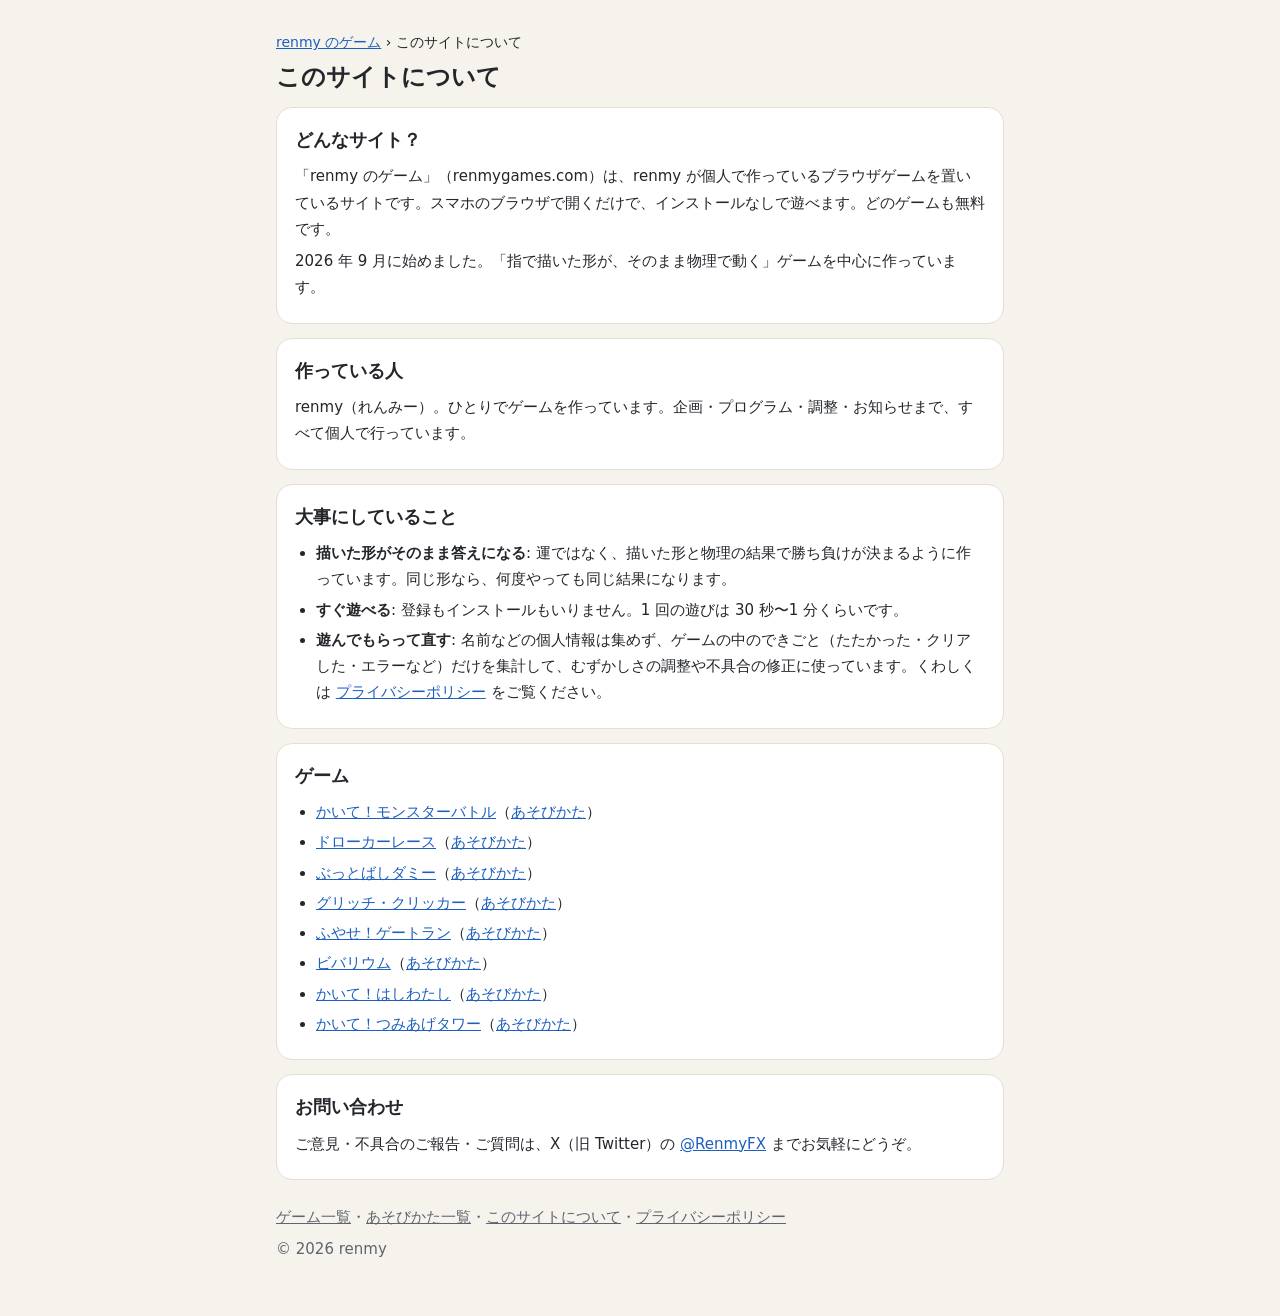
==== about/index.html @ 8572187f "あそびかた 8 本・このサイトについて を 追加、トップに 説明と リンク、github.io・www は noindex（AdSense の 指摘への 対応） Co-Authored-By: Cla" ====
<!doctype html>
<html lang="ja">
<head>
<meta charset="utf-8">
<meta name="viewport" content="width=device-width, initial-scale=1, viewport-fit=cover">
<title>このサイトについて｜renmy のゲーム</title>
<meta name="description" content="renmy のゲームは、個人が作っているブラウザゲームのサイトです。作っている人、方針、お問い合わせ先をまとめています。">
<link rel="canonical" href="https://renmygames.com/about/">
<meta property="og:title" content="このサイトについて｜renmy のゲーム">
<meta property="og:description" content="renmy のゲームは、個人が作っているブラウザゲームのサイトです。作っている人、方針、お問い合わせ先をまとめています。">
<meta name="theme-color" content="#f6f3ec">
<link rel="icon" href="data:image/svg+xml,<svg xmlns='http://www.w3.org/2000/svg' viewBox='0 0 100 100'><text y='.9em' font-size='90'>🎮</text></svg>">
<link rel="stylesheet" href="/guide/guide.css?v=1">
<script src="/t.js?v=1"></script>
<meta name="google-adsense-account" content="ca-pub-4104940798345982">
</head>
<body>
<div class="wrap">
<p class="crumb"><a href="/">renmy のゲーム</a> › このサイトについて</p>
<h1>このサイトについて</h1>
<section><h2>どんなサイト？</h2>
<p>「renmy のゲーム」（renmygames.com）は、renmy が個人で作っているブラウザゲームを置いているサイトです。スマホのブラウザで開くだけで、インストールなしで遊べます。どのゲームも無料です。</p>
<p>2026 年 9 月に始めました。「指で描いた形が、そのまま物理で動く」ゲームを中心に作っています。</p>
</section>
<section><h2>作っている人</h2>
<p>renmy（れんみー）。ひとりでゲームを作っています。企画・プログラム・調整・お知らせまで、すべて個人で行っています。</p>
</section>
<section><h2>大事にしていること</h2>
<ul>
<li><b>描いた形がそのまま答えになる</b>: 運ではなく、描いた形と物理の結果で勝ち負けが決まるように作っています。同じ形なら、何度やっても同じ結果になります。</li>
<li><b>すぐ遊べる</b>: 登録もインストールもいりません。1 回の遊びは 30 秒〜1 分くらいです。</li>
<li><b>遊んでもらって直す</b>: 名前などの個人情報は集めず、ゲームの中のできごと（たたかった・クリアした・エラーなど）だけを集計して、むずかしさの調整や不具合の修正に使っています。くわしくは <a href="/privacy/">プライバシーポリシー</a> をご覧ください。</li>
</ul>
</section>
<section><h2>ゲーム</h2>
<ul>
<li><a href="/draw-monster/">かいて！モンスターバトル</a>（<a href="/guide/draw-monster/">あそびかた</a>）</li>
<li><a href="/draw-car/">ドローカーレース</a>（<a href="/guide/draw-car/">あそびかた</a>）</li>
<li><a href="/homerun/">ぶっとばしダミー</a>（<a href="/guide/homerun/">あそびかた</a>）</li>
<li><a href="/glitch-clicker/">グリッチ・クリッカー</a>（<a href="/guide/glitch-clicker/">あそびかた</a>）</li>
<li><a href="/gate-run/">ふやせ！ゲートラン</a>（<a href="/guide/gate-run/">あそびかた</a>）</li>
<li><a href="/vivarium/">ビバリウム</a>（<a href="/guide/vivarium/">あそびかた</a>）</li>
<li><a href="/draw-bridge/">かいて！はしわたし</a>（<a href="/guide/draw-bridge/">あそびかた</a>）</li>
<li><a href="/draw-tower/">かいて！つみあげタワー</a>（<a href="/guide/draw-tower/">あそびかた</a>）</li>
</ul>
</section>
<section><h2>お問い合わせ</h2>
<p>ご意見・不具合のご報告・ご質問は、X（旧 Twitter）の <a href="https://x.com/RenmyFX">@RenmyFX</a> までお気軽にどうぞ。</p>
</section>
<footer>
  <p><a href="/">ゲーム一覧</a>・<a href="/guide/">あそびかた一覧</a>・<a href="/about/">このサイトについて</a>・<a href="/privacy/">プライバシーポリシー</a></p>
  <p>© 2026 renmy</p>
</footer>
</div>
</body>
</html>
---- guide/guide.css ----
:root { --bg: #f6f3ec; --card: #ffffff; --ink: #23262b; --sub: #5f6570; --line: #e4dfd3; --link: #1d5fbf; --btn: #23262b; --btn-ink: #ffffff; }
@media (prefers-color-scheme: dark) {
  :root:not([data-theme="light"]) { --bg: #17181b; --card: #222428; --ink: #eceef2; --sub: #a3a9b4; --line: #33363c; --link: #8ab4f8; --btn: #eceef2; --btn-ink: #17181b; }
}
:root[data-theme="dark"] { --bg: #17181b; --card: #222428; --ink: #eceef2; --sub: #a3a9b4; --line: #33363c; --link: #8ab4f8; --btn: #eceef2; --btn-ink: #17181b; }
* { box-sizing: border-box; }
html { -webkit-text-size-adjust: 100%; }
body { margin: 0; background: var(--bg); color: var(--ink); font-family: "Hiragino Sans", "Noto Sans JP", system-ui, sans-serif; line-height: 1.75; }
.wrap { max-width: 760px; margin: 0 auto; padding: max(24px, env(safe-area-inset-top)) 16px 48px; }
a { color: var(--link); }
.crumb { font-size: 14px; }
.hero { display: flex; gap: 16px; align-items: center; margin: 14px 0 8px; }
.hero img { width: 88px; height: 88px; border-radius: 20px; flex: none; }
h1 { font-size: 24px; margin: 0; line-height: 1.35; }
.tag { color: var(--sub); font-size: 13px; margin: 2px 0 0; }
.lead { font-size: 16px; }
section { background: var(--card); border: 1px solid var(--line); border-radius: 16px; padding: 16px 18px; margin: 14px 0; }
h2 { font-size: 18px; margin: 0 0 8px; }
p { margin: 6px 0; font-size: 15px; }
ol, ul { margin: 6px 0; padding-left: 1.4em; font-size: 15px; }
li { margin: 4px 0; }
dl { margin: 0; display: grid; grid-template-columns: minmax(0, 11em) minmax(0, 1fr); gap: 8px 14px; font-size: 15px; }
dt { font-weight: 700; }
dd { margin: 0; }
.faq dt { grid-column: 1 / -1; }
.faq dd { grid-column: 1 / -1; margin-bottom: 6px; color: var(--sub); }
.play { display: inline-block; background: var(--btn); color: var(--btn-ink); text-decoration: none; font-weight: 700; font-size: 17px; padding: 12px 28px; border-radius: 999px; margin: 6px 0; }
.others { display: flex; flex-wrap: wrap; gap: 8px 14px; font-size: 14px; }
footer { margin-top: 24px; font-size: 13px; color: var(--sub); }
footer a { color: var(--sub); }
@media (max-width: 480px) { dl { grid-template-columns: minmax(0, 1fr); gap: 2px; } dd { margin-bottom: 8px; } }
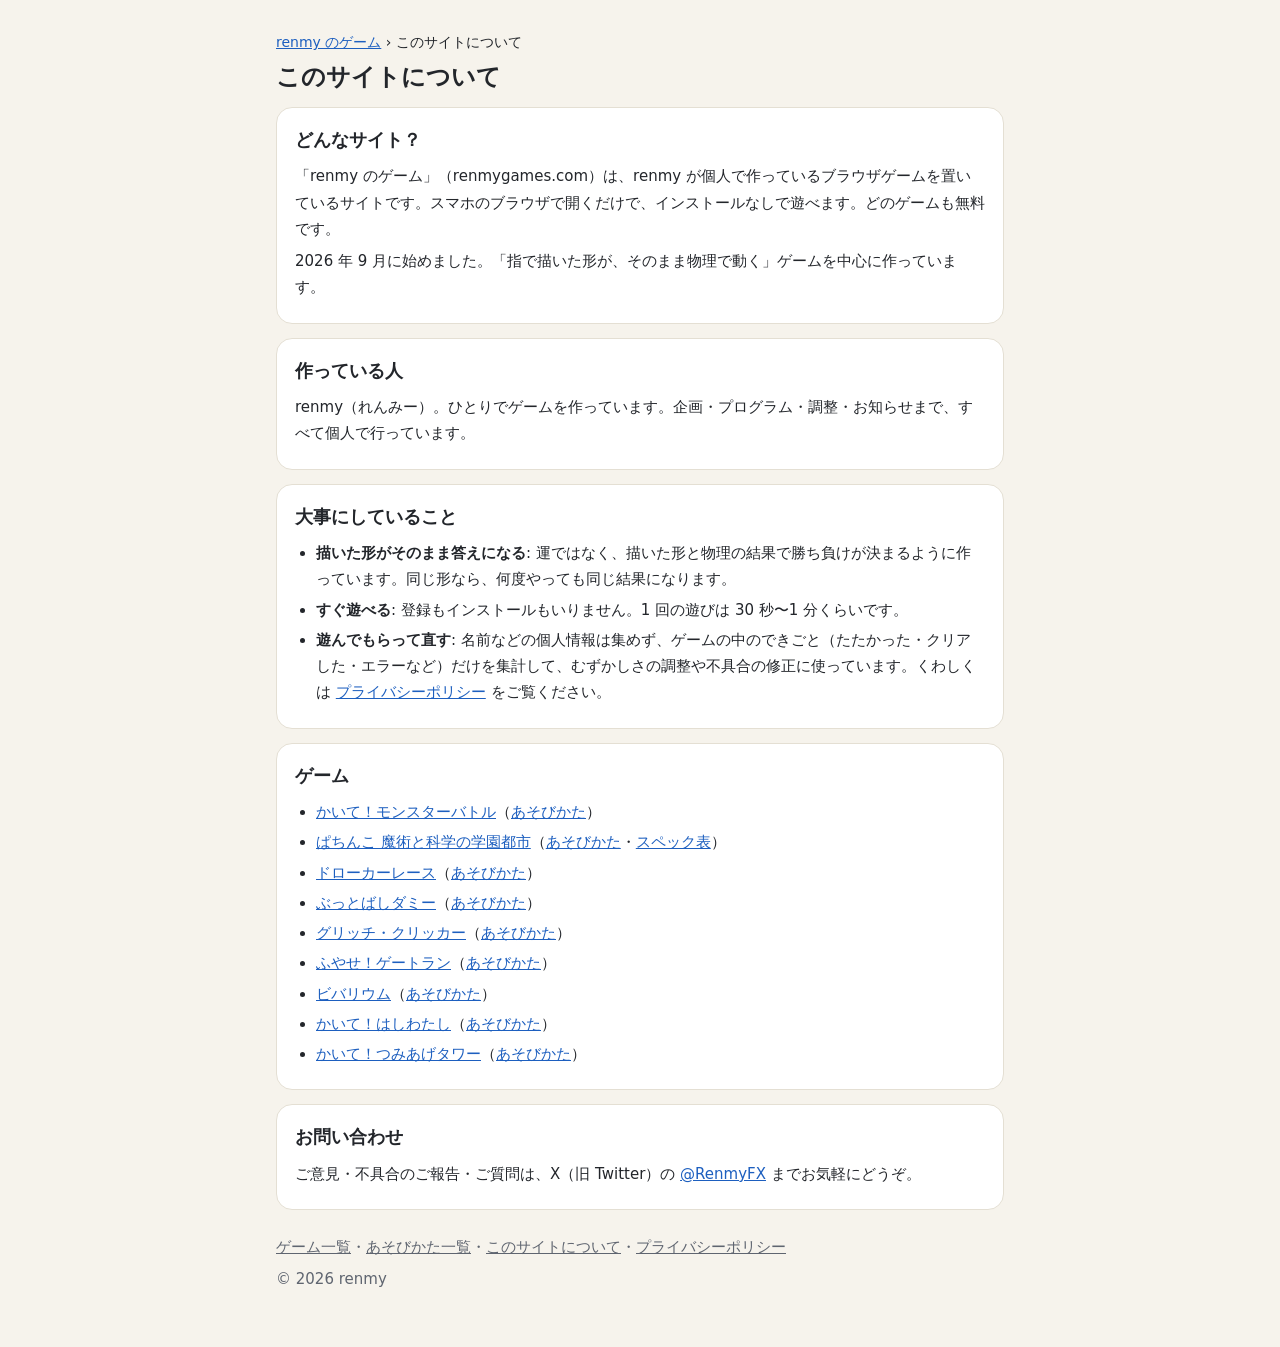
==== commit 28d21083: "一覧に パチンコ（⭐ しっかり作った）: カード・あそびかた・sitemap・このサイトについて Co-Authored-By: Claude Opus 5.5 <noreply@anthropic." ====
--- a/about/index.html
+++ b/about/index.html
@@ -35,6 +35,7 @@
 <section><h2>ゲーム</h2>
 <ul>
 <li><a href="/draw-monster/">かいて！モンスターバトル</a>（<a href="/guide/draw-monster/">あそびかた</a>）</li>
+<li><a href="/pachinko/">ぱちんこ 魔術と科学の学園都市</a>（<a href="/guide/pachinko/">あそびかた</a>・<a href="/pachinko/spec">スペック表</a>）</li>
 <li><a href="/draw-car/">ドローカーレース</a>（<a href="/guide/draw-car/">あそびかた</a>）</li>
 <li><a href="/homerun/">ぶっとばしダミー</a>（<a href="/guide/homerun/">あそびかた</a>）</li>
 <li><a href="/glitch-clicker/">グリッチ・クリッカー</a>（<a href="/guide/glitch-clicker/">あそびかた</a>）</li>
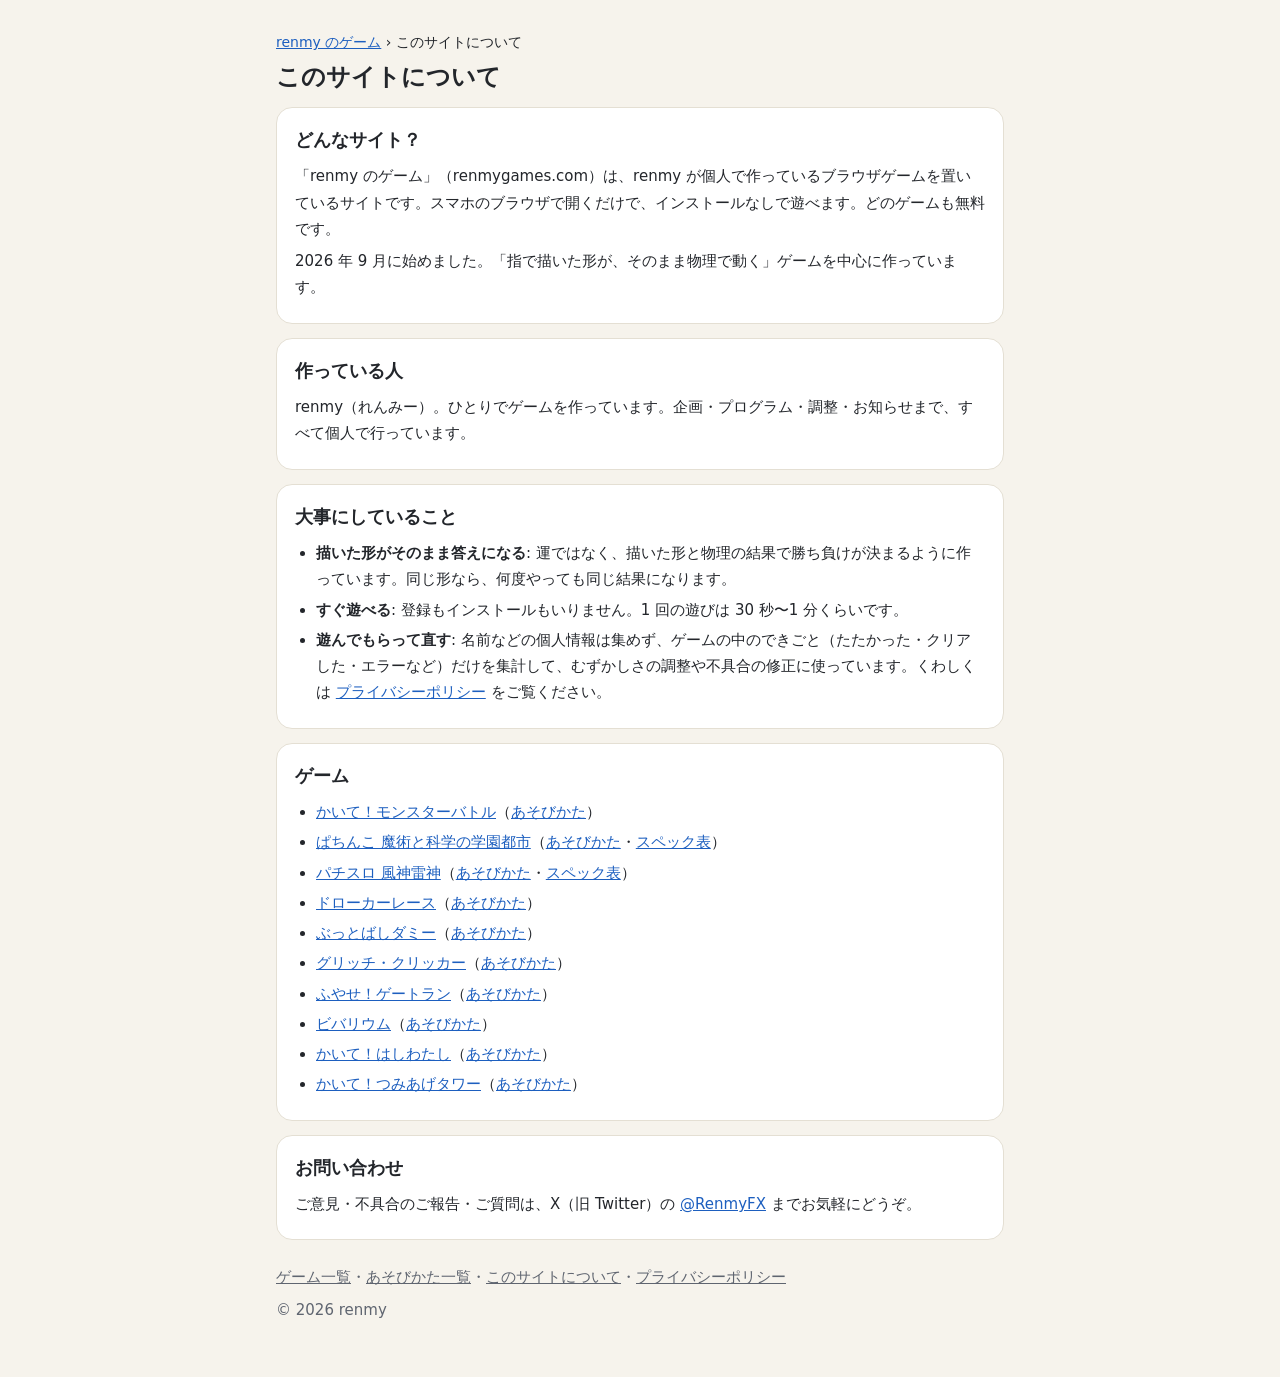
==== commit 0e3999d9: "一覧に パチスロ 風神雷神（⭐ しっかり作った）: カード・あそびかた・sitemap・このサイトについて Co-Authored-By: Claude Opus 5.5 <noreply@anthr" ====
--- a/about/index.html
+++ b/about/index.html
@@ -36,6 +36,7 @@
 <ul>
 <li><a href="/draw-monster/">かいて！モンスターバトル</a>（<a href="/guide/draw-monster/">あそびかた</a>）</li>
 <li><a href="/pachinko/">ぱちんこ 魔術と科学の学園都市</a>（<a href="/guide/pachinko/">あそびかた</a>・<a href="/pachinko/spec">スペック表</a>）</li>
+<li><a href="/pachislot/">パチスロ 風神雷神</a>（<a href="/guide/pachislot/">あそびかた</a>・<a href="/pachislot/spec">スペック表</a>）</li>
 <li><a href="/draw-car/">ドローカーレース</a>（<a href="/guide/draw-car/">あそびかた</a>）</li>
 <li><a href="/homerun/">ぶっとばしダミー</a>（<a href="/guide/homerun/">あそびかた</a>）</li>
 <li><a href="/glitch-clicker/">グリッチ・クリッカー</a>（<a href="/guide/glitch-clicker/">あそびかた</a>）</li>
